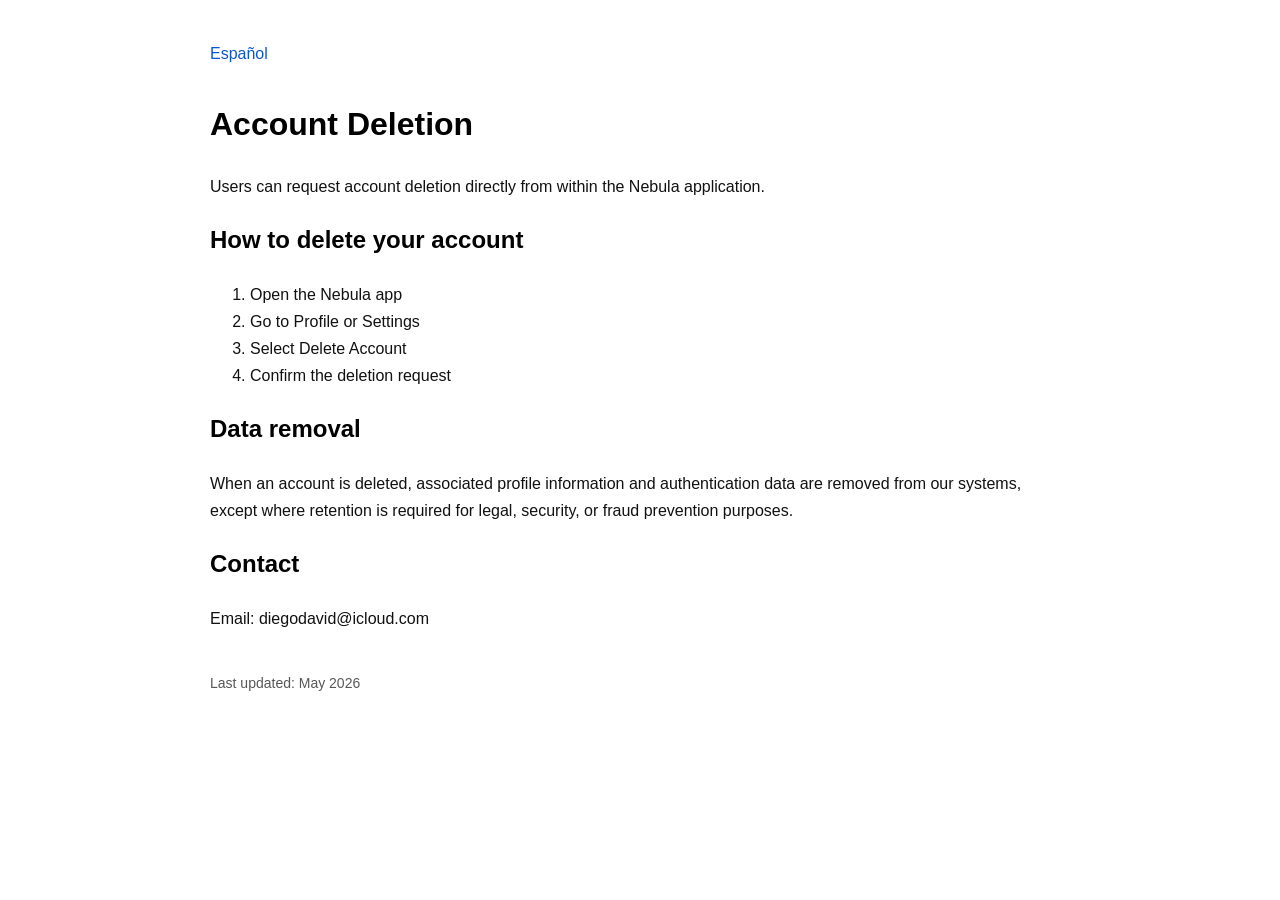
==== en/account-deletion/index.html @ e2961e36 "Add multilingual account deletion pages" ====
<!DOCTYPE html>
<html lang="en">
<head>
  <meta charset="UTF-8" />
  <meta name="viewport" content="width=device-width, initial-scale=1.0" />
  <title>Nebula Account Deletion</title>
  <link rel="stylesheet" href="../../assets/styles.css" />
</head>
<body>

<div class="lang-switch">
  <a href="../../es/account-deletion/">Español</a>
</div>

<h1>Account Deletion</h1>

<p>
Users can request account deletion directly from within the Nebula application.
</p>

<h2>How to delete your account</h2>

<ol>
  <li>Open the Nebula app</li>
  <li>Go to Profile or Settings</li>
  <li>Select Delete Account</li>
  <li>Confirm the deletion request</li>
</ol>

<h2>Data removal</h2>

<p>
When an account is deleted, associated profile information and authentication data are removed from our systems, except where retention is required for legal, security, or fraud prevention purposes.
</p>

<h2>Contact</h2>

<p>Email: diegodavid@icloud.com</p>

<div class="footer">
  Last updated: May 2026
</div>

</body>
</html>
---- assets/styles.css ----
body {
  font-family: Arial, sans-serif;
  max-width: 860px;
  margin: 40px auto;
  padding: 0 20px;
  line-height: 1.7;
  color: #111;
  background: #fff;
}

h1, h2 {
  color: #000;
}

a {
  color: #0b57d0;
  text-decoration: none;
}

.lang-switch {
  margin-bottom: 30px;
}

.footer {
  margin-top: 40px;
  font-size: 14px;
  opacity: 0.7;
}
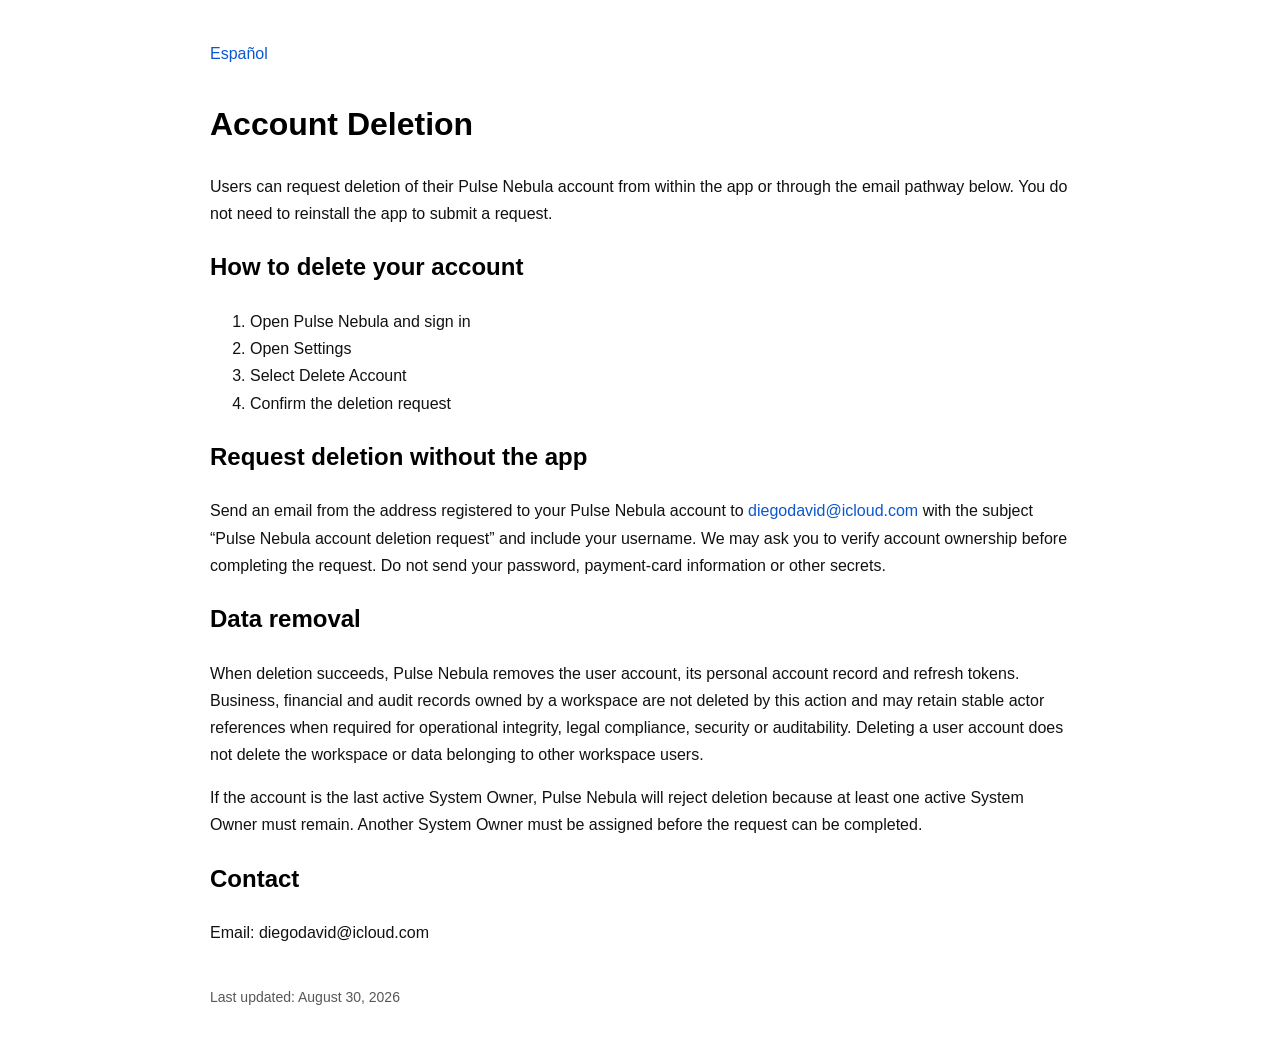
==== commit bc5828f1: "align Nebula privacy and account deletion disclosures" ====
--- a/en/account-deletion/index.html
+++ b/en/account-deletion/index.html
@@ -3,7 +3,7 @@
 <head>
   <meta charset="UTF-8" />
   <meta name="viewport" content="width=device-width, initial-scale=1.0" />
-  <title>Nebula Account Deletion</title>
+  <title>Pulse Nebula Account Deletion</title>
   <link rel="stylesheet" href="../../assets/styles.css" />
 </head>
 <body>
@@ -15,30 +15,38 @@
 <h1>Account Deletion</h1>
 
 <p>
-Users can request account deletion directly from within the Nebula application.
+Users can request deletion of their Pulse Nebula account from within the app or through the email pathway below. You do not need to reinstall the app to submit a request.
 </p>
 
 <h2>How to delete your account</h2>
 
 <ol>
-  <li>Open the Nebula app</li>
-  <li>Go to Profile or Settings</li>
+  <li>Open Pulse Nebula and sign in</li>
+  <li>Open Settings</li>
   <li>Select Delete Account</li>
   <li>Confirm the deletion request</li>
 </ol>
 
+<h2>Request deletion without the app</h2>
+
+<p>
+Send an email from the address registered to your Pulse Nebula account to <a href="mailto:diegodavid@icloud.com?subject=Pulse%20Nebula%20account%20deletion%20request">diegodavid@icloud.com</a> with the subject “Pulse Nebula account deletion request” and include your username. We may ask you to verify account ownership before completing the request. Do not send your password, payment-card information or other secrets.
+</p>
+
 <h2>Data removal</h2>
 
 <p>
-When an account is deleted, associated profile information and authentication data are removed from our systems, except where retention is required for legal, security, or fraud prevention purposes.
+When deletion succeeds, Pulse Nebula removes the user account, its personal account record and refresh tokens. Business, financial and audit records owned by a workspace are not deleted by this action and may retain stable actor references when required for operational integrity, legal compliance, security or auditability. Deleting a user account does not delete the workspace or data belonging to other workspace users.
 </p>
+
+<p>If the account is the last active System Owner, Pulse Nebula will reject deletion because at least one active System Owner must remain. Another System Owner must be assigned before the request can be completed.</p>
 
 <h2>Contact</h2>
 
 <p>Email: diegodavid@icloud.com</p>
 
 <div class="footer">
-  Last updated: May 2026
+  Last updated: August 30, 2026
 </div>
 
 </body>
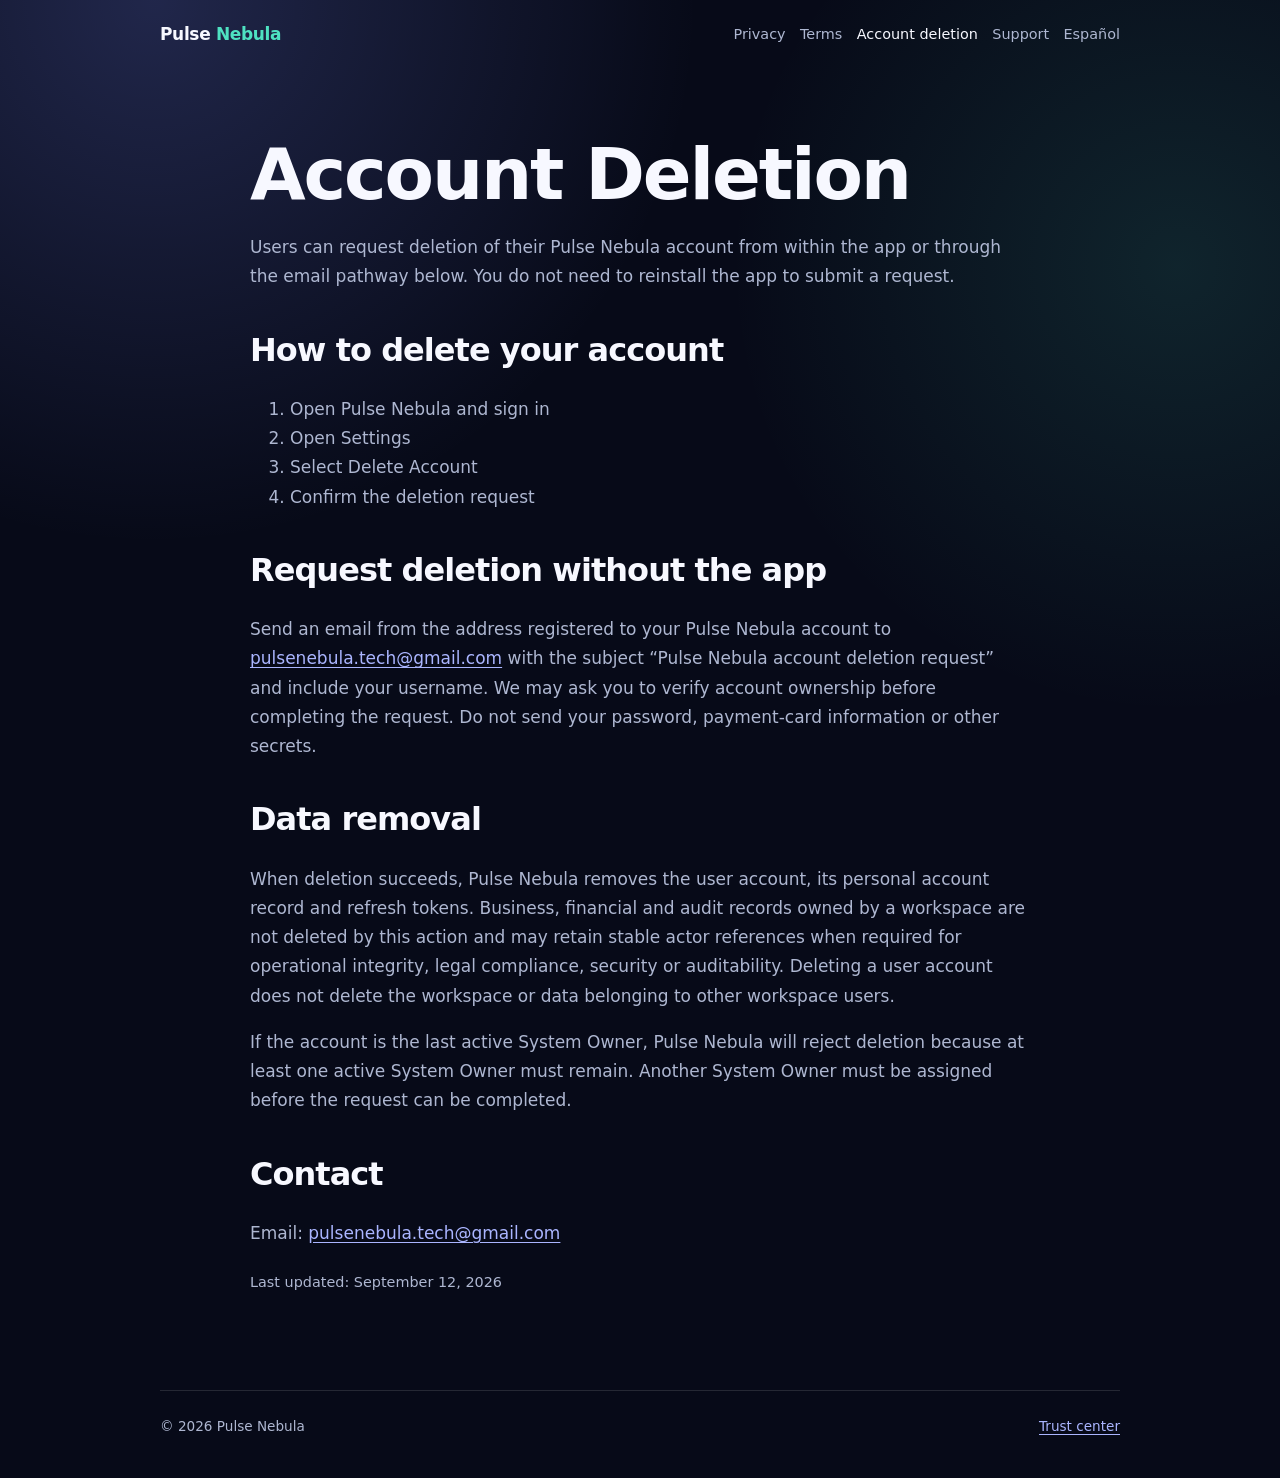
==== commit 2b55cd98: "feat: publish bilingual Pulse Nebula trust center" ====
--- a/en/account-deletion/index.html
+++ b/en/account-deletion/index.html
@@ -8,9 +8,8 @@
 </head>
 <body>
 
-<div class="lang-switch">
-  <a href="../../es/account-deletion/">Español</a>
-</div>
+<header class="site-header"><a class="brand" href="../../">Pulse <span class="brand-mark">Nebula</span></a><nav class="nav" aria-label="Legal navigation"><a href="../privacy/">Privacy</a><a href="../terms/">Terms</a><a aria-current="page" href="./">Account deletion</a><a href="../support/">Support</a><a href="../../es/account-deletion/" lang="es">Español</a></nav></header>
+<main class="document">
 
 <h1>Account Deletion</h1>
 
@@ -30,7 +29,7 @@
 <h2>Request deletion without the app</h2>
 
 <p>
-Send an email from the address registered to your Pulse Nebula account to <a href="mailto:diegodavid@icloud.com?subject=Pulse%20Nebula%20account%20deletion%20request">diegodavid@icloud.com</a> with the subject “Pulse Nebula account deletion request” and include your username. We may ask you to verify account ownership before completing the request. Do not send your password, payment-card information or other secrets.
+Send an email from the address registered to your Pulse Nebula account to <a href="mailto:pulsenebula.tech@gmail.com?subject=Pulse%20Nebula%20account%20deletion%20request">pulsenebula.tech@gmail.com</a> with the subject “Pulse Nebula account deletion request” and include your username. We may ask you to verify account ownership before completing the request. Do not send your password, payment-card information or other secrets.
 </p>
 
 <h2>Data removal</h2>
@@ -43,11 +42,10 @@
 
 <h2>Contact</h2>
 
-<p>Email: diegodavid@icloud.com</p>
+<p>Email: <a href="mailto:pulsenebula.tech@gmail.com">pulsenebula.tech@gmail.com</a></p>
 
-<div class="footer">
-  Last updated: August 30, 2026
-</div>
+<p class="meta">Last updated: September 12, 2026</p>
+</main><footer class="site-footer"><span>© 2026 Pulse Nebula</span><a href="../../">Trust center</a></footer>
 
 </body>
 </html>
--- a/assets/styles.css
+++ b/assets/styles.css
@@ -1,28 +1,24 @@
-body {
-  font-family: Arial, sans-serif;
-  max-width: 860px;
-  margin: 40px auto;
-  padding: 0 20px;
-  line-height: 1.7;
-  color: #111;
-  background: #fff;
-}
-
-h1, h2 {
-  color: #000;
-}
-
-a {
-  color: #0b57d0;
-  text-decoration: none;
-}
-
-.lang-switch {
-  margin-bottom: 30px;
-}
-
-.footer {
-  margin-top: 40px;
-  font-size: 14px;
-  opacity: 0.7;
-}
+:root { color-scheme: dark; --ink:#f7f8ff; --muted:#aeb7d1; --line:rgba(255,255,255,.12); --panel:rgba(16,22,48,.78); --accent-2:#4ee1c1; --background:#070a18; }
+* { box-sizing: border-box; }
+html { scroll-behavior: smooth; }
+body { margin:0; min-height:100vh; font-family:Inter,ui-sans-serif,system-ui,-apple-system,BlinkMacSystemFont,"Segoe UI",sans-serif; font-size:17px; line-height:1.72; color:var(--ink); background:radial-gradient(circle at 12% 0%,rgba(124,140,255,.22),transparent 34rem),radial-gradient(circle at 92% 18%,rgba(78,225,193,.12),transparent 28rem),var(--background); }
+a { color:#aab5ff; text-underline-offset:.2em; } a:hover { color:#d9deff; }
+.site-header,main,.site-footer { width:min(100% - 2rem,960px); margin-inline:auto; }
+.site-header { display:flex; align-items:center; justify-content:space-between; gap:1rem; padding:1.25rem 0; }
+.brand { color:var(--ink); font-weight:800; text-decoration:none; letter-spacing:-.02em; }
+.brand-mark,.eyebrow { color:var(--accent-2); }
+.nav { display:flex; flex-wrap:wrap; justify-content:flex-end; gap:.9rem; font-size:.9rem; }
+.nav a { color:var(--muted); text-decoration:none; } .nav a[aria-current="page"],.nav a:hover { color:var(--ink); }
+main { padding:3.5rem 0 5rem; } .document { max-width:780px; }
+.eyebrow { font-size:.82rem; font-weight:800; letter-spacing:.12em; text-transform:uppercase; }
+h1,h2,h3 { line-height:1.15; letter-spacing:-.03em; }
+h1 { max-width:820px; margin:.5rem 0 1rem; font-size:clamp(2.5rem,7vw,5.6rem); }
+.document h1 { font-size:clamp(2.4rem,6vw,4.5rem); } h2 { margin-top:2.5rem; font-size:clamp(1.45rem,3vw,2rem); } h3 { margin-top:1.75rem; }
+p,li { color:var(--muted); } strong { color:var(--ink); }
+.lede { max-width:720px; font-size:clamp(1.15rem,2.3vw,1.4rem); color:#dce1f4; } .meta { margin-top:1.4rem; color:var(--muted); font-size:.9rem; }
+.grid { display:grid; grid-template-columns:repeat(2,minmax(0,1fr)); gap:1rem; margin-top:2.5rem; }
+.card { display:flex; flex-direction:column; min-height:210px; padding:1.4rem; border:1px solid var(--line); border-radius:1.25rem; background:linear-gradient(145deg,rgba(25,33,70,.88),var(--panel)); box-shadow:0 24px 80px rgba(0,0,0,.2); }
+.card h2 { margin:0; font-size:1.35rem; } .card p { flex:1; } .card a { font-weight:750; }
+.callout { margin:2rem 0; padding:1.2rem 1.35rem; border:1px solid rgba(78,225,193,.28); border-radius:1rem; background:rgba(78,225,193,.07); }
+.site-footer { display:flex; justify-content:space-between; gap:1rem; padding:1.5rem 0 2.5rem; border-top:1px solid var(--line); font-size:.85rem; color:var(--muted); }
+@media (max-width:680px) { .site-header,.site-footer { align-items:flex-start; flex-direction:column; } .nav { justify-content:flex-start; } main { padding-top:2.2rem; } .grid { grid-template-columns:1fr; } .card { min-height:0; } }
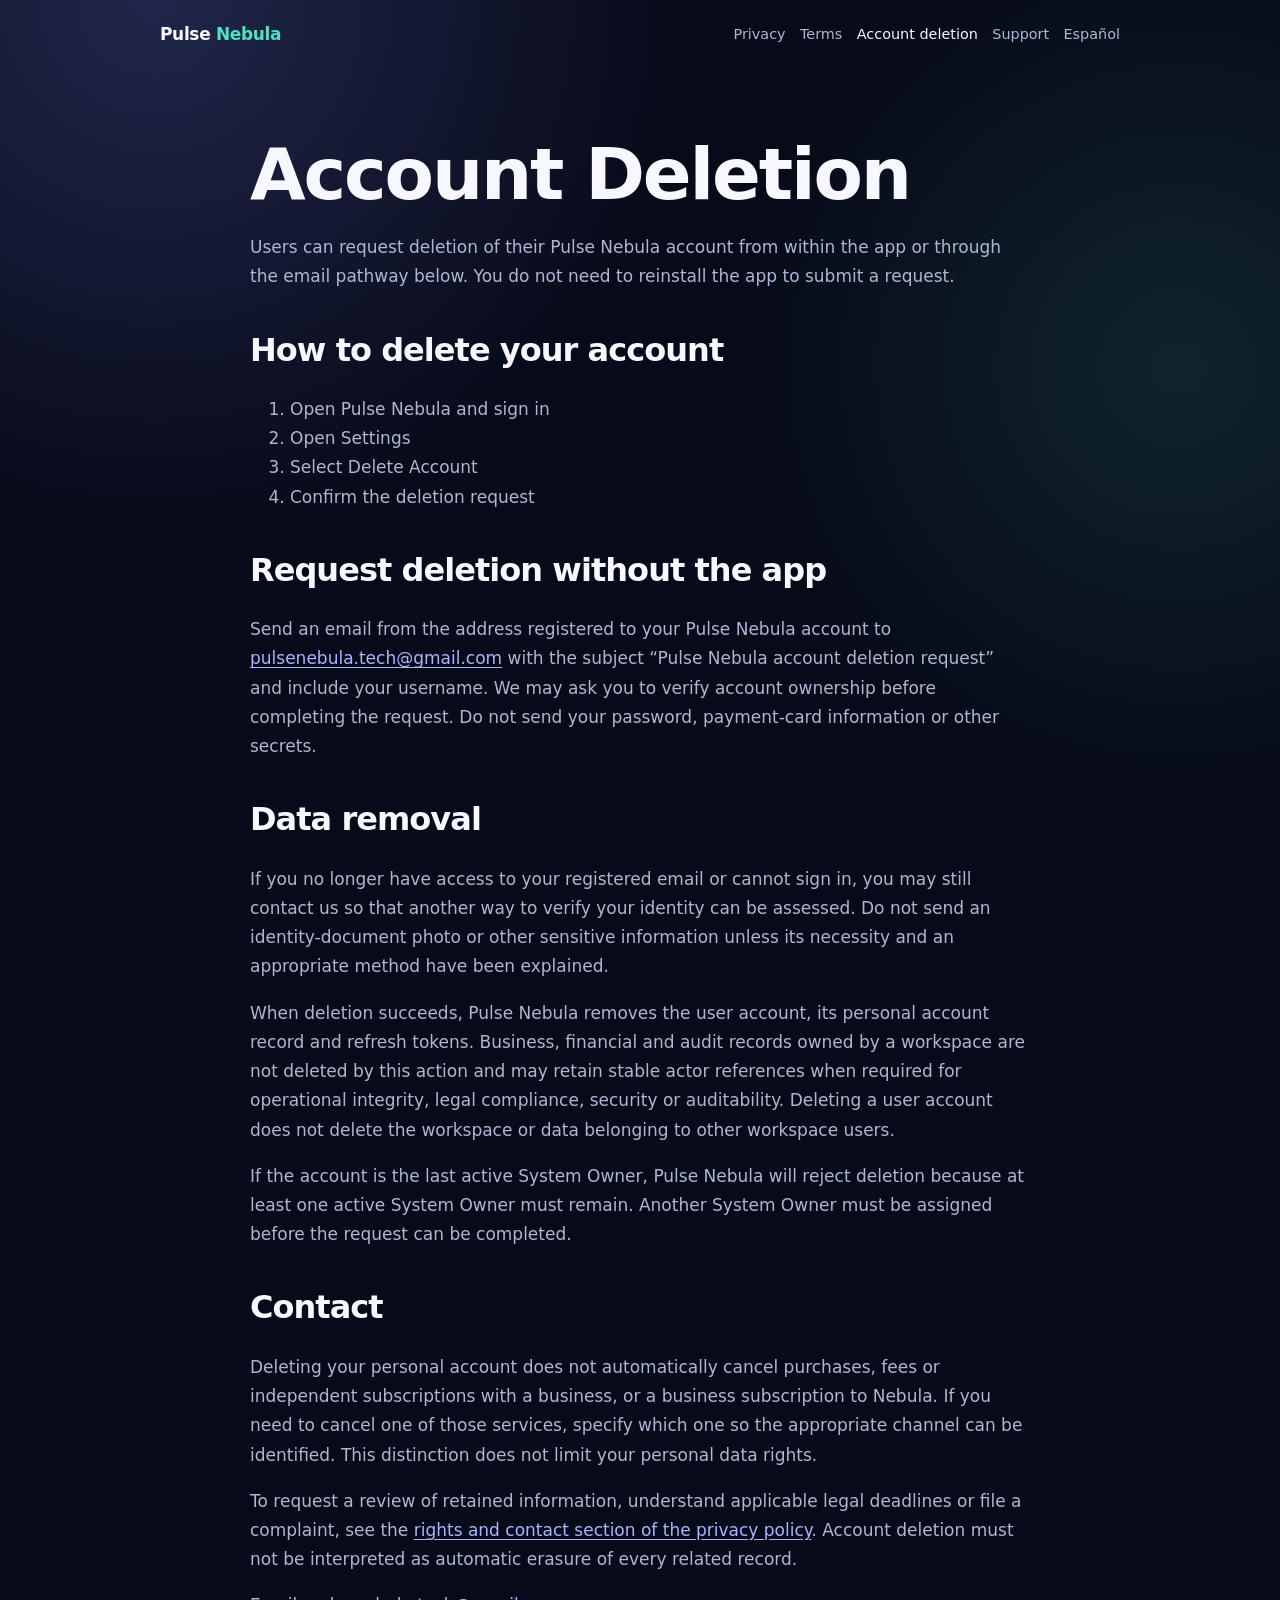
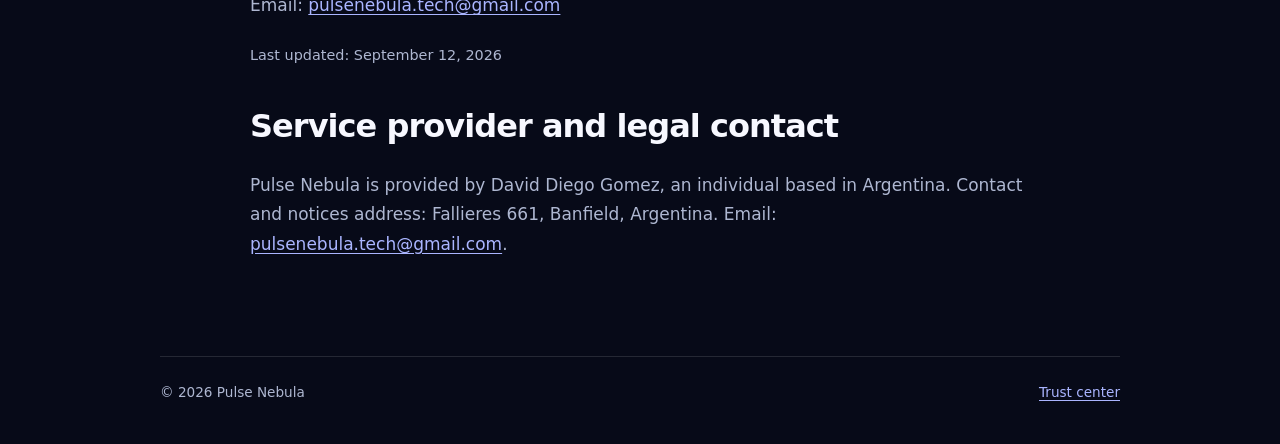
==== commit d7ae0d41: "docs: identify provider and clarify public privacy rights" ====
--- a/en/account-deletion/index.html
+++ b/en/account-deletion/index.html
@@ -34,6 +34,8 @@
 
 <h2>Data removal</h2>
 
+<p>If you no longer have access to your registered email or cannot sign in, you may still contact us so that another way to verify your identity can be assessed. Do not send an identity-document photo or other sensitive information unless its necessity and an appropriate method have been explained.</p>
+
 <p>
 When deletion succeeds, Pulse Nebula removes the user account, its personal account record and refresh tokens. Business, financial and audit records owned by a workspace are not deleted by this action and may retain stable actor references when required for operational integrity, legal compliance, security or auditability. Deleting a user account does not delete the workspace or data belonging to other workspace users.
 </p>
@@ -42,9 +44,14 @@
 
 <h2>Contact</h2>
 
+<p>Deleting your personal account does not automatically cancel purchases, fees or independent subscriptions with a business, or a business subscription to Nebula. If you need to cancel one of those services, specify which one so the appropriate channel can be identified. This distinction does not limit your personal data rights.</p>
+<p>To request a review of retained information, understand applicable legal deadlines or file a complaint, see the <a href="../privacy/">rights and contact section of the privacy policy</a>. Account deletion must not be interpreted as automatic erasure of every related record.</p>
+
 <p>Email: <a href="mailto:pulsenebula.tech@gmail.com">pulsenebula.tech@gmail.com</a></p>
 
 <p class="meta">Last updated: September 12, 2026</p>
+<h2>Service provider and legal contact</h2>
+<p>Pulse Nebula is provided by David Diego Gomez, an individual based in Argentina. Contact and notices address: Fallieres 661, Banfield, Argentina. Email: <a href="mailto:pulsenebula.tech@gmail.com">pulsenebula.tech@gmail.com</a>.</p>
 </main><footer class="site-footer"><span>© 2026 Pulse Nebula</span><a href="../../">Trust center</a></footer>
 
 </body>
